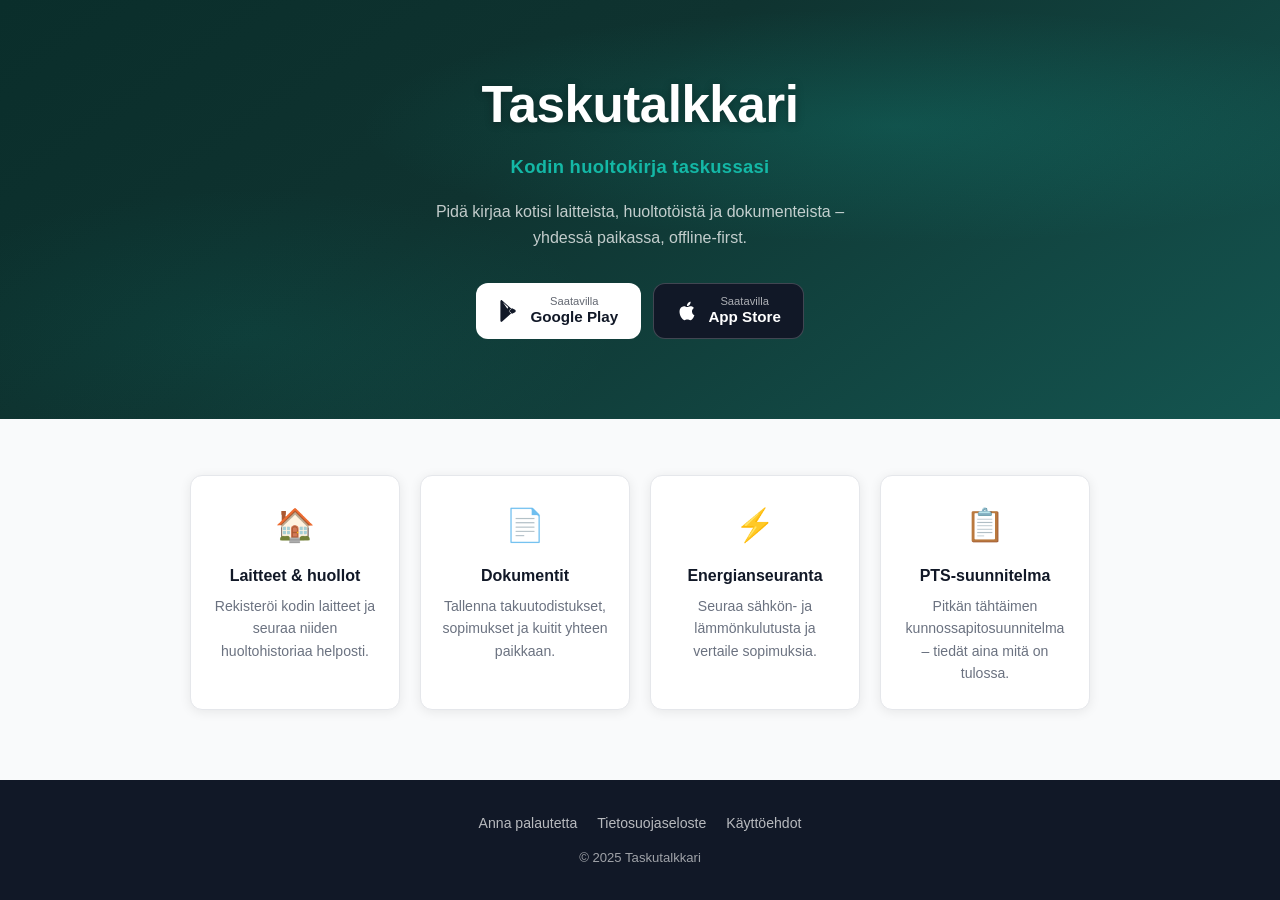
==== index.html @ b7b3e0cf "Initial website deploy" ====
<!DOCTYPE html>
<html lang="fi">
<head>
  <meta charset="UTF-8" />
  <meta name="viewport" content="width=device-width, initial-scale=1.0" />
  <title>Taskutalkkari – Kodin huoltokirja</title>
  <link rel="stylesheet" href="style.css" />
</head>
<body>
  <header class="hero">
    <div class="hero-inner">
      <h1 class="app-name">Taskutalkkari</h1>
      <p class="app-tagline">Kodin huoltokirja taskussasi</p>
      <p class="app-desc">
        Pidä kirjaa kotisi laitteista, huoltotöistä ja dokumenteista –
        yhdessä paikassa, offline-first.
      </p>
      <div class="store-buttons">
        <a href="#" class="store-btn store-btn--google" aria-label="Lataa Google Playsta">
          <svg viewBox="0 0 24 24" fill="currentColor" class="store-icon"><path d="M3.18 23.76c.34.2.74.2 1.08.01L17.5 12 4.26.23C3.92.04 3.52.04 3.18.24 2.83.44 2.62.82 2.62 1.23v21.54c0 .41.21.79.56.99zM18.62 10.77l-3.24-1.87-3.14 3.1 3.14 3.1 3.24-1.87c.93-.54.93-1.92 0-2.46zM5.32 2.51l10.68 9.49-2.37 2.34L5.32 2.51zM5.32 21.49l8.31-11.83-2.37-2.34L5.32 21.49z"/></svg>
          <span>
            <small>Saatavilla</small>
            Google Play
          </span>
        </a>
        <a href="#" class="store-btn store-btn--apple" aria-label="Lataa App Storesta">
          <svg viewBox="0 0 24 24" fill="currentColor" class="store-icon"><path d="M18.71 19.5c-.83 1.24-1.71 2.45-3.05 2.47-1.34.03-1.77-.79-3.29-.79-1.53 0-2 .77-3.27.82-1.31.05-2.3-1.32-3.14-2.53C4.25 17 2.94 12.45 4.7 9.39c.87-1.52 2.43-2.48 4.12-2.51 1.28-.02 2.5.87 3.29.87.78 0 2.26-1.07 3.8-.91.65.03 2.47.26 3.64 1.98-.09.06-2.17 1.28-2.15 3.81.03 3.02 2.65 4.03 2.68 4.04-.03.07-.42 1.44-1.38 2.83M13 3.5c.73-.83 1.94-1.46 2.94-1.5.13 1.17-.34 2.35-1.04 3.19-.69.85-1.83 1.51-2.95 1.42-.15-1.15.41-2.35 1.05-3.11z"/></svg>
          <span>
            <small>Saatavilla</small>
            App Store
          </span>
        </a>
      </div>
    </div>
  </header>

  <section class="features">
    <div class="features-inner">
      <div class="feature-card">
        <div class="feature-icon">🏠</div>
        <h3>Laitteet & huollot</h3>
        <p>Rekisteröi kodin laitteet ja seuraa niiden huoltohistoriaa helposti.</p>
      </div>
      <div class="feature-card">
        <div class="feature-icon">📄</div>
        <h3>Dokumentit</h3>
        <p>Tallenna takuutodistukset, sopimukset ja kuitit yhteen paikkaan.</p>
      </div>
      <div class="feature-card">
        <div class="feature-icon">⚡</div>
        <h3>Energianseuranta</h3>
        <p>Seuraa sähkön- ja lämmönkulutusta ja vertaile sopimuksia.</p>
      </div>
      <div class="feature-card">
        <div class="feature-icon">📋</div>
        <h3>PTS-suunnitelma</h3>
        <p>Pitkän tähtäimen kunnossapitosuunnitelma – tiedät aina mitä on tulossa.</p>
      </div>
    </div>
  </section>

  <footer class="site-footer">
    <nav class="footer-links">
      <a href="palaute.html">Anna palautetta</a>
      <a href="tietosuoja.html">Tietosuojaseloste</a>
      <a href="kayttoehdot.html">Käyttöehdot</a>
    </nav>
    <p class="footer-copy">&copy; 2025 Taskutalkkari</p>
  </footer>
</body>
</html>
---- style.css ----
/* ========================================
   Taskutalkkari – Website Styles
   Accent: teal (#0D9488 / #14B8A6)
   ======================================== */

*, *::before, *::after {
  box-sizing: border-box;
  margin: 0;
  padding: 0;
}

:root {
  --accent:        #0D9488;
  --accent-light:  #14B8A6;
  --accent-bg:     rgba(20, 184, 166, 0.10);
  --bg:            #F9FAFB;
  --card:          #FFFFFF;
  --border:        #E5E7EB;
  --text-primary:  #111827;
  --text-secondary:#6B7280;
  --text-muted:    #9CA3AF;
  --hero-dark:     #0F3330;
  --radius:        12px;
  --shadow:        0 2px 12px rgba(0,0,0,0.08);
}

html { scroll-behavior: smooth; }

body {
  font-family: -apple-system, BlinkMacSystemFont, 'Segoe UI', Roboto, Helvetica, Arial, sans-serif;
  background: var(--bg);
  color: var(--text-primary);
  line-height: 1.6;
  min-height: 100vh;
  display: flex;
  flex-direction: column;
}

/* ── HERO ──────────────────────────────── */

.hero {
  background: linear-gradient(145deg, #0a2e2b 0%, #0F3330 40%, #145550 100%);
  color: #fff;
  padding: 4rem 1.5rem 5rem;
  text-align: center;
  position: relative;
  overflow: hidden;
}

.hero::before {
  content: '';
  position: absolute;
  inset: 0;
  background:
    radial-gradient(ellipse 60% 40% at 70% 30%, rgba(20,184,166,0.18) 0%, transparent 70%),
    radial-gradient(ellipse 40% 50% at 20% 80%, rgba(13,148,136,0.12) 0%, transparent 70%);
  pointer-events: none;
}

.hero-inner {
  position: relative;
  max-width: 560px;
  margin: 0 auto;
}

.app-icon {
  width: 120px;
  height: 120px;
  border-radius: 24px;
  box-shadow: 0 8px 32px rgba(0,0,0,0.4);
  margin-bottom: 1.5rem;
}

.app-name {
  font-size: clamp(2.2rem, 6vw, 3.2rem);
  font-weight: 800;
  letter-spacing: -0.5px;
  color: #fff;
  text-shadow: 0 2px 8px rgba(0,0,0,0.3);
}

.app-tagline {
  font-size: 1.15rem;
  color: var(--accent-light);
  font-weight: 600;
  margin-top: 0.4rem;
  letter-spacing: 0.3px;
}

.app-desc {
  margin-top: 1.1rem;
  font-size: 1rem;
  color: rgba(255,255,255,0.75);
  max-width: 420px;
  margin-left: auto;
  margin-right: auto;
}

/* ── STORE BUTTONS ─────────────────────── */

.store-buttons {
  display: flex;
  flex-wrap: wrap;
  justify-content: center;
  gap: 0.75rem;
  margin-top: 2rem;
}

.store-btn {
  display: inline-flex;
  align-items: center;
  gap: 0.65rem;
  padding: 0.7rem 1.4rem;
  border-radius: var(--radius);
  text-decoration: none;
  font-weight: 600;
  font-size: 0.95rem;
  transition: transform 0.15s, box-shadow 0.15s, opacity 0.15s;
}

.store-btn:hover {
  transform: translateY(-2px);
  box-shadow: 0 6px 20px rgba(0,0,0,0.25);
}

.store-btn--google {
  background: #fff;
  color: #111827;
}

.store-btn--apple {
  background: #111827;
  color: #fff;
  border: 1px solid rgba(255,255,255,0.2);
}

.store-icon {
  width: 22px;
  height: 22px;
  flex-shrink: 0;
}

.store-btn span {
  display: flex;
  flex-direction: column;
  line-height: 1.2;
}

.store-btn small {
  font-size: 0.7rem;
  font-weight: 400;
  opacity: 0.65;
}

/* ── FEATURES ──────────────────────────── */

.features {
  padding: 3.5rem 1.5rem;
  background: var(--bg);
}

.features-inner {
  max-width: 900px;
  margin: 0 auto;
  display: grid;
  grid-template-columns: repeat(auto-fit, minmax(190px, 1fr));
  gap: 1.25rem;
}

.feature-card {
  background: var(--card);
  border: 1px solid var(--border);
  border-radius: var(--radius);
  padding: 1.5rem 1.25rem;
  box-shadow: var(--shadow);
  text-align: center;
}

.feature-icon {
  font-size: 2rem;
  margin-bottom: 0.75rem;
}

.feature-card h3 {
  font-size: 1rem;
  font-weight: 700;
  margin-bottom: 0.4rem;
  color: var(--text-primary);
}

.feature-card p {
  font-size: 0.88rem;
  color: var(--text-secondary);
}

/* ── PAGE HEADER (inner pages) ─────────── */

.page-header {
  background: linear-gradient(145deg, #0a2e2b 0%, #0F3330 100%);
  color: #fff;
  padding: 2.5rem 1.5rem 2rem;
  text-align: center;
}

.back-link {
  display: inline-block;
  margin-bottom: 1rem;
  color: var(--accent-light);
  text-decoration: none;
  font-size: 0.9rem;
  font-weight: 500;
}

.back-link:hover { text-decoration: underline; }

.page-header h1 {
  font-size: clamp(1.6rem, 5vw, 2.2rem);
  font-weight: 800;
}

.page-header p {
  margin-top: 0.4rem;
  color: rgba(255,255,255,0.7);
  font-size: 0.95rem;
}

/* ── PAGE MAIN ─────────────────────────── */

.page-main {
  flex: 1;
  max-width: 680px;
  width: 100%;
  margin: 2.5rem auto;
  padding: 0 1.25rem;
}

/* ── FEEDBACK FORM ─────────────────────── */

.feedback-form {
  background: var(--card);
  border: 1px solid var(--border);
  border-radius: var(--radius);
  padding: 2rem;
  box-shadow: var(--shadow);
}

.form-group {
  display: flex;
  flex-direction: column;
  gap: 0.4rem;
  margin-bottom: 1.25rem;
}

.form-group label {
  font-size: 0.9rem;
  font-weight: 600;
  color: var(--text-primary);
}

.optional { font-weight: 400; color: var(--text-muted); }
.required { color: #DC2626; }

.form-group input,
.form-group select,
.form-group textarea {
  padding: 0.65rem 0.9rem;
  border: 1px solid var(--border);
  border-radius: 8px;
  font-size: 1rem;
  font-family: inherit;
  color: var(--text-primary);
  background: var(--bg);
  transition: border-color 0.15s, box-shadow 0.15s;
  outline: none;
}

.form-group input:focus,
.form-group select:focus,
.form-group textarea:focus {
  border-color: var(--accent);
  box-shadow: 0 0 0 3px rgba(13,148,136,0.15);
}

.form-group textarea { resize: vertical; min-height: 120px; }

.submit-btn {
  display: block;
  width: 100%;
  padding: 0.85rem;
  background: var(--accent);
  color: #fff;
  font-size: 1rem;
  font-weight: 700;
  border: none;
  border-radius: 8px;
  cursor: pointer;
  transition: background 0.15s, transform 0.1s;
}

.submit-btn:hover {
  background: var(--accent-light);
  transform: translateY(-1px);
}

/* ── THANK YOU ─────────────────────────── */

.thank-you {
  display: flex;
  justify-content: center;
  align-items: center;
}

.thank-you-card {
  background: var(--card);
  border: 1px solid var(--border);
  border-radius: var(--radius);
  padding: 3rem 2rem;
  box-shadow: var(--shadow);
  text-align: center;
  max-width: 460px;
  width: 100%;
}

.thank-you-icon { font-size: 3rem; margin-bottom: 1rem; }
.thank-you-card h1 { font-size: 1.5rem; margin-bottom: 0.75rem; }
.thank-you-card p { color: var(--text-secondary); }

/* ── PROSE (legal pages) ───────────────── */

.prose {
  background: var(--card);
  border: 1px solid var(--border);
  border-radius: var(--radius);
  padding: 2rem 2rem 2.5rem;
  box-shadow: var(--shadow);
}

.prose h2 {
  font-size: 1.15rem;
  font-weight: 700;
  margin-top: 1.75rem;
  margin-bottom: 0.5rem;
  color: var(--text-primary);
  border-bottom: 1px solid var(--border);
  padding-bottom: 0.25rem;
}

.prose h3 {
  font-size: 1rem;
  font-weight: 600;
  margin-top: 1.1rem;
  margin-bottom: 0.35rem;
}

.prose p {
  color: var(--text-secondary);
  margin-bottom: 0.75rem;
  font-size: 0.95rem;
}

.prose ul {
  color: var(--text-secondary);
  font-size: 0.95rem;
  padding-left: 1.4rem;
  margin-bottom: 0.75rem;
}

.prose ul li { margin-bottom: 0.3rem; }

.prose a { color: var(--accent); text-decoration: underline; }
.prose a:hover { color: var(--accent-light); }

/* ── FOOTER ────────────────────────────── */

.site-footer {
  background: #111827;
  color: rgba(255,255,255,0.6);
  text-align: center;
  padding: 2rem 1.5rem;
  margin-top: auto;
}

.footer-links {
  display: flex;
  flex-wrap: wrap;
  justify-content: center;
  gap: 1.25rem;
  margin-bottom: 0.75rem;
}

.footer-links a {
  color: rgba(255,255,255,0.7);
  text-decoration: none;
  font-size: 0.88rem;
  font-weight: 500;
}

.footer-links a:hover { color: var(--accent-light); }

.footer-copy { font-size: 0.82rem; }

/* ── DATA TABLE ────────────────────────── */

.data-table {
  width: 100%;
  border-collapse: collapse;
  font-size: 0.88rem;
  margin: 1rem 0 1.25rem;
}

.data-table th,
.data-table td {
  text-align: left;
  padding: 0.6rem 0.75rem;
  border: 1px solid var(--border);
  vertical-align: top;
}

.data-table th {
  background: var(--bg);
  font-weight: 700;
  color: var(--text-primary);
  font-size: 0.82rem;
  text-transform: uppercase;
  letter-spacing: 0.4px;
}

.data-table td {
  color: var(--text-secondary);
}

.data-table tr:nth-child(even) td {
  background: #FAFAFA;
}

/* ── RESPONSIVE ────────────────────────── */

@media (max-width: 480px) {
  .feedback-form, .prose { padding: 1.25rem; }
  .store-buttons { flex-direction: column; align-items: center; }
  .store-btn { width: 200px; justify-content: center; }
}
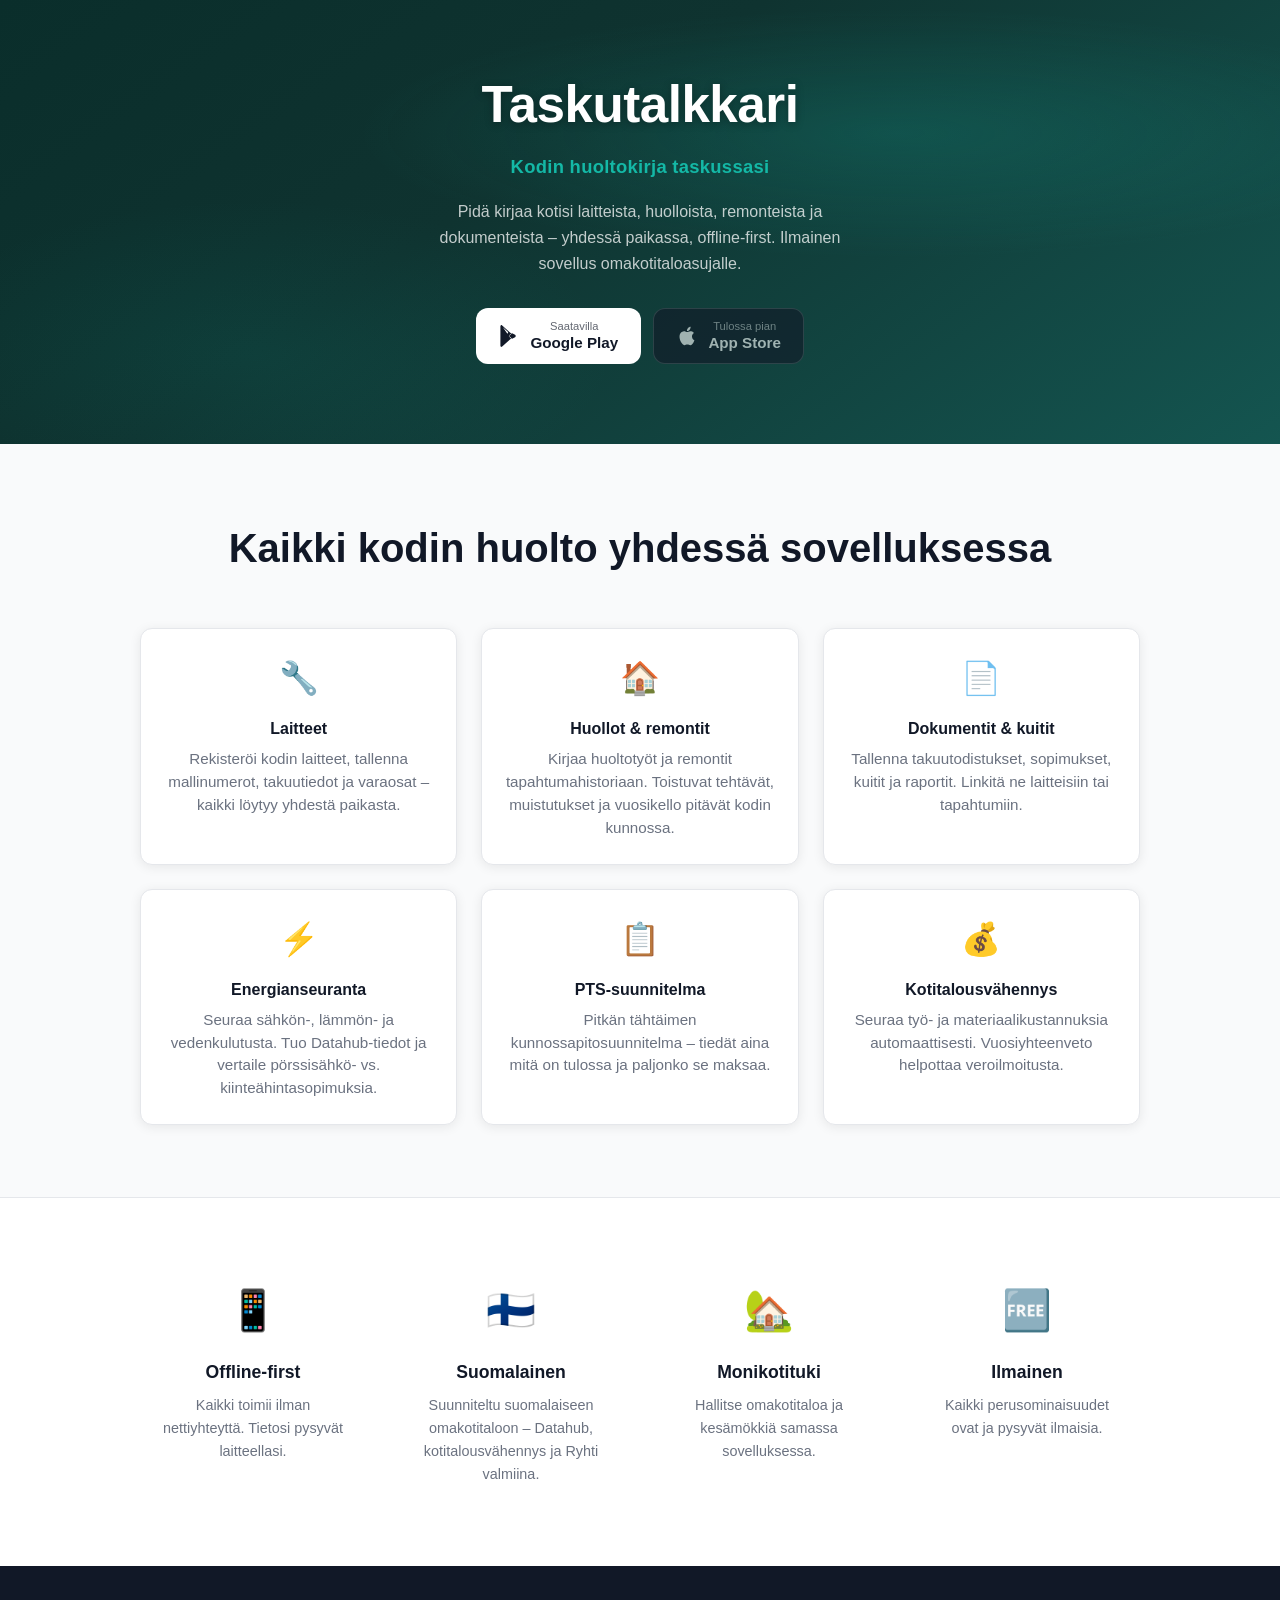
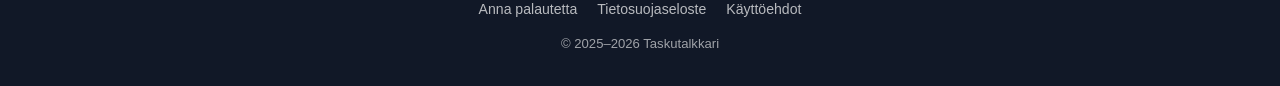
==== commit caca376c: "Update site content and styling: split features, add USPs, 'coming soon' App Store badge, new fonts " ====
--- a/index.html
+++ b/index.html
@@ -3,8 +3,12 @@
 <head>
   <meta charset="UTF-8" />
   <meta name="viewport" content="width=device-width, initial-scale=1.0" />
-  <title>Taskutalkkari – Kodin huoltokirja</title>
+  <title>Taskutalkkari – Kodin huoltokirja taskussasi</title>
+  <meta name="description" content="Taskutalkkari on ilmainen kodin huoltokirja omakotitaloasujalle. Pidä kirjaa laitteista, huolloista, remonteista, dokumenteista ja energiankulutuksesta – yhdessä paikassa, offline-first." />
   <link rel="stylesheet" href="style.css" />
+  <link rel="preconnect" href="https://fonts.googleapis.com" />
+  <link rel="preconnect" href="https://fonts.gstatic.com" crossorigin />
+  <link href="https://fonts.googleapis.com/css2?family=Inter:wght@400;500;600;700;800&display=swap" rel="stylesheet" />
 </head>
 <body>
   <header class="hero">
@@ -12,8 +16,8 @@
       <h1 class="app-name">Taskutalkkari</h1>
       <p class="app-tagline">Kodin huoltokirja taskussasi</p>
       <p class="app-desc">
-        Pidä kirjaa kotisi laitteista, huoltotöistä ja dokumenteista –
-        yhdessä paikassa, offline-first.
+        Pidä kirjaa kotisi laitteista, huolloista, remonteista ja dokumenteista –
+        yhdessä paikassa, offline-first. Ilmainen sovellus omakotitaloasujalle.
       </p>
       <div class="store-buttons">
         <a href="#" class="store-btn store-btn--google" aria-label="Lataa Google Playsta">
@@ -23,10 +27,10 @@
             Google Play
           </span>
         </a>
-        <a href="#" class="store-btn store-btn--apple" aria-label="Lataa App Storesta">
+        <a href="#" class="store-btn store-btn--apple store-btn--coming-soon" aria-label="Tulossa App Storeen">
           <svg viewBox="0 0 24 24" fill="currentColor" class="store-icon"><path d="M18.71 19.5c-.83 1.24-1.71 2.45-3.05 2.47-1.34.03-1.77-.79-3.29-.79-1.53 0-2 .77-3.27.82-1.31.05-2.3-1.32-3.14-2.53C4.25 17 2.94 12.45 4.7 9.39c.87-1.52 2.43-2.48 4.12-2.51 1.28-.02 2.5.87 3.29.87.78 0 2.26-1.07 3.8-.91.65.03 2.47.26 3.64 1.98-.09.06-2.17 1.28-2.15 3.81.03 3.02 2.65 4.03 2.68 4.04-.03.07-.42 1.44-1.38 2.83M13 3.5c.73-.83 1.94-1.46 2.94-1.5.13 1.17-.34 2.35-1.04 3.19-.69.85-1.83 1.51-2.95 1.42-.15-1.15.41-2.35 1.05-3.11z"/></svg>
           <span>
-            <small>Saatavilla</small>
+            <small>Tulossa pian</small>
             App Store
           </span>
         </a>
@@ -35,26 +39,62 @@
   </header>
 
   <section class="features">
+    <h2 class="features-title">Kaikki kodin huolto yhdessä sovelluksessa</h2>
     <div class="features-inner">
       <div class="feature-card">
+        <div class="feature-icon">🔧</div>
+        <h3>Laitteet</h3>
+        <p>Rekisteröi kodin laitteet, tallenna mallinumerot, takuutiedot ja varaosat – kaikki löytyy yhdestä paikasta.</p>
+      </div>
+      <div class="feature-card">
         <div class="feature-icon">🏠</div>
-        <h3>Laitteet & huollot</h3>
-        <p>Rekisteröi kodin laitteet ja seuraa niiden huoltohistoriaa helposti.</p>
+        <h3>Huollot &amp; remontit</h3>
+        <p>Kirjaa huoltotyöt ja remontit tapahtumahistoriaan. Toistuvat tehtävät, muistutukset ja vuosikello pitävät kodin kunnossa.</p>
       </div>
       <div class="feature-card">
         <div class="feature-icon">📄</div>
-        <h3>Dokumentit</h3>
-        <p>Tallenna takuutodistukset, sopimukset ja kuitit yhteen paikkaan.</p>
+        <h3>Dokumentit &amp; kuitit</h3>
+        <p>Tallenna takuutodistukset, sopimukset, kuitit ja raportit. Linkitä ne laitteisiin tai tapahtumiin.</p>
       </div>
       <div class="feature-card">
         <div class="feature-icon">⚡</div>
         <h3>Energianseuranta</h3>
-        <p>Seuraa sähkön- ja lämmönkulutusta ja vertaile sopimuksia.</p>
+        <p>Seuraa sähkön-, lämmön- ja vedenkulutusta. Tuo Datahub-tiedot ja vertaile pörssisähkö- vs. kiinteähintasopimuksia.</p>
       </div>
       <div class="feature-card">
         <div class="feature-icon">📋</div>
         <h3>PTS-suunnitelma</h3>
-        <p>Pitkän tähtäimen kunnossapitosuunnitelma – tiedät aina mitä on tulossa.</p>
+        <p>Pitkän tähtäimen kunnossapitosuunnitelma – tiedät aina mitä on tulossa ja paljonko se maksaa.</p>
+      </div>
+      <div class="feature-card">
+        <div class="feature-icon">💰</div>
+        <h3>Kotitalousvähennys</h3>
+        <p>Seuraa työ- ja materiaalikustannuksia automaattisesti. Vuosiyhteenveto helpottaa veroilmoitusta.</p>
+      </div>
+    </div>
+  </section>
+
+  <section class="usp-section">
+    <div class="usp-inner">
+      <div class="usp-card">
+        <div class="usp-icon">📱</div>
+        <h3>Offline-first</h3>
+        <p>Kaikki toimii ilman nettiyhteyttä. Tietosi pysyvät laitteellasi.</p>
+      </div>
+      <div class="usp-card">
+        <div class="usp-icon">🇫🇮</div>
+        <h3>Suomalainen</h3>
+        <p>Suunniteltu suomalaiseen omakotitaloon – Datahub, kotitalousvähennys ja Ryhti valmiina.</p>
+      </div>
+      <div class="usp-card">
+        <div class="usp-icon">🏡</div>
+        <h3>Monikotituki</h3>
+        <p>Hallitse omakotitaloa ja kesämökkiä samassa sovelluksessa.</p>
+      </div>
+      <div class="usp-card">
+        <div class="usp-icon">🆓</div>
+        <h3>Ilmainen</h3>
+        <p>Kaikki perusominaisuudet ovat ja pysyvät ilmaisia.</p>
       </div>
     </div>
   </section>
@@ -65,7 +105,7 @@
       <a href="tietosuoja.html">Tietosuojaseloste</a>
       <a href="kayttoehdot.html">Käyttöehdot</a>
     </nav>
-    <p class="footer-copy">&copy; 2025 Taskutalkkari</p>
+    <p class="footer-copy">&copy; 2025–2026 Taskutalkkari</p>
   </footer>
 </body>
 </html>
--- a/style.css
+++ b/style.css
@@ -134,6 +134,12 @@
   border: 1px solid rgba(255,255,255,0.2);
 }
 
+.store-btn--coming-soon {
+  opacity: 0.6;
+  cursor: not-allowed;
+  pointer-events: none;
+}
+
 .store-icon {
   width: 22px;
   height: 22px;
@@ -155,16 +161,24 @@
 /* ── FEATURES ──────────────────────────── */
 
 .features {
-  padding: 3.5rem 1.5rem;
+  padding: 4.5rem 1.5rem;
   background: var(--bg);
 }
 
+.features-title {
+  text-align: center;
+  font-size: clamp(1.8rem, 4vw, 2.5rem);
+  font-weight: 800;
+  margin-bottom: 3rem;
+  color: var(--text-primary);
+}
+
 .features-inner {
-  max-width: 900px;
+  max-width: 1000px;
   margin: 0 auto;
   display: grid;
-  grid-template-columns: repeat(auto-fit, minmax(190px, 1fr));
-  gap: 1.25rem;
+  grid-template-columns: repeat(auto-fit, minmax(280px, 1fr));
+  gap: 1.5rem;
 }
 
 .feature-card {
@@ -189,7 +203,46 @@
 }
 
 .feature-card p {
-  font-size: 0.88rem;
+  font-size: 0.95rem;
+  color: var(--text-secondary);
+  line-height: 1.5;
+}
+
+/* ── USP SECTION ───────────────────────── */
+
+.usp-section {
+  padding: 4rem 1.5rem;
+  background: #fff;
+  border-top: 1px solid var(--border);
+}
+
+.usp-inner {
+  max-width: 1000px;
+  margin: 0 auto;
+  display: grid;
+  grid-template-columns: repeat(auto-fit, minmax(220px, 1fr));
+  gap: 2rem;
+  text-align: center;
+}
+
+.usp-card {
+  padding: 1rem;
+}
+
+.usp-icon {
+  font-size: 2.5rem;
+  margin-bottom: 1rem;
+}
+
+.usp-card h3 {
+  font-size: 1.1rem;
+  font-weight: 700;
+  margin-bottom: 0.5rem;
+  color: var(--text-primary);
+}
+
+.usp-card p {
+  font-size: 0.9rem;
   color: var(--text-secondary);
 }
 
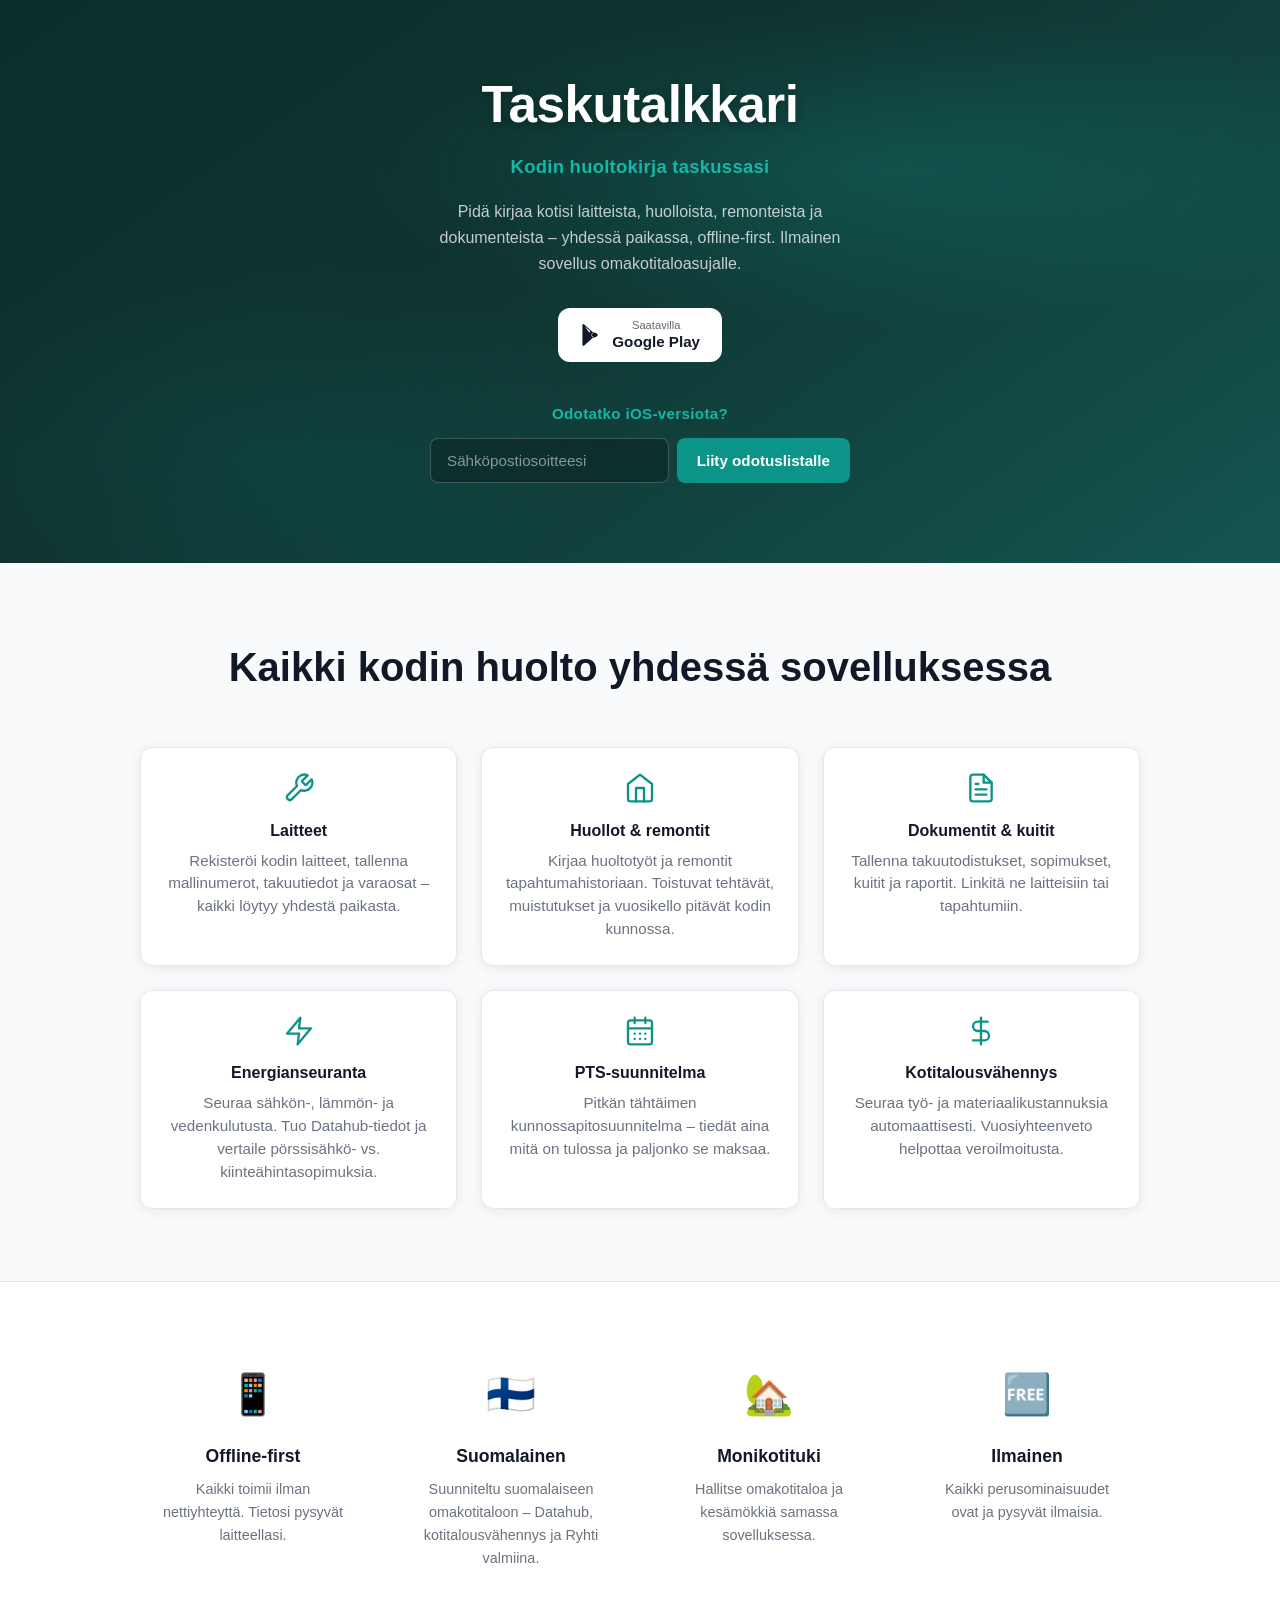
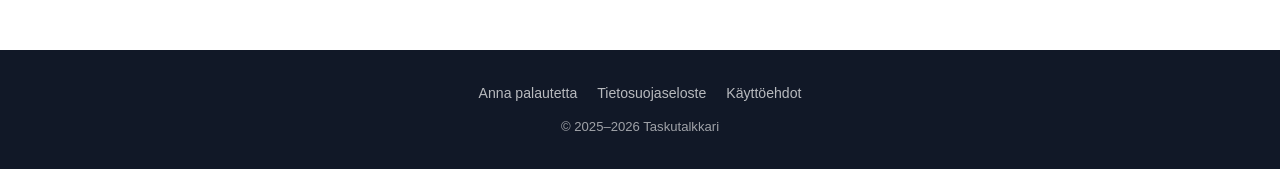
==== commit c4d74d79: "feat: Ulkoasu- ja konversiopäivitykset" ====
--- a/index.html
+++ b/index.html
@@ -5,6 +5,15 @@
   <meta name="viewport" content="width=device-width, initial-scale=1.0" />
   <title>Taskutalkkari – Kodin huoltokirja taskussasi</title>
   <meta name="description" content="Taskutalkkari on ilmainen kodin huoltokirja omakotitaloasujalle. Pidä kirjaa laitteista, huolloista, remonteista, dokumenteista ja energiankulutuksesta – yhdessä paikassa, offline-first." />
+  
+  <!-- Open Graph Meta Tags -->
+  <meta property="og:title" content="Taskutalkkari – Kodin huoltokirja taskussasi" />
+  <meta property="og:description" content="Taskutalkkari on ilmainen kodin huoltokirja omakotitaloasujalle. Pidä kirjaa laitteista, huolloista, remonteista, dokumenteista ja energiankulutuksesta – yhdessä paikassa, offline-first." />
+  <meta property="og:type" content="website" />
+  <meta property="og:url" content="https://taskutalkkari.fi/" />
+  <meta property="og:image" content="https://taskutalkkari.fi/og-image.png" />
+  
+  <link rel="icon" href="favicon.ico" type="image/x-icon" />
   <link rel="stylesheet" href="style.css" />
   <link rel="preconnect" href="https://fonts.googleapis.com" />
   <link rel="preconnect" href="https://fonts.gstatic.com" crossorigin />
@@ -27,13 +36,21 @@
             Google Play
           </span>
         </a>
-        <a href="#" class="store-btn store-btn--apple store-btn--coming-soon" aria-label="Tulossa App Storeen">
-          <svg viewBox="0 0 24 24" fill="currentColor" class="store-icon"><path d="M18.71 19.5c-.83 1.24-1.71 2.45-3.05 2.47-1.34.03-1.77-.79-3.29-.79-1.53 0-2 .77-3.27.82-1.31.05-2.3-1.32-3.14-2.53C4.25 17 2.94 12.45 4.7 9.39c.87-1.52 2.43-2.48 4.12-2.51 1.28-.02 2.5.87 3.29.87.78 0 2.26-1.07 3.8-.91.65.03 2.47.26 3.64 1.98-.09.06-2.17 1.28-2.15 3.81.03 3.02 2.65 4.03 2.68 4.04-.03.07-.42 1.44-1.38 2.83M13 3.5c.73-.83 1.94-1.46 2.94-1.5.13 1.17-.34 2.35-1.04 3.19-.69.85-1.83 1.51-2.95 1.42-.15-1.15.41-2.35 1.05-3.11z"/></svg>
-          <span>
-            <small>Tulossa pian</small>
-            App Store
-          </span>
-        </a>
+      </div>
+
+      <div class="waitlist-container">
+        <p class="waitlist-title">Odotatko iOS-versiota?</p>
+        <form class="waitlist-form" action="https://api.web3forms.com/submit" method="POST">
+          <input type="hidden" name="access_key" value="SINUN-AVAIMESI" />
+          <input type="hidden" name="subject" value="Uusi tilaaja iOS-odotuslistalle!" />
+          <input type="hidden" name="redirect" value="https://taskutalkkari.fi/kiitos.html" />
+          <input type="checkbox" name="botcheck" style="display:none" />
+          
+          <div class="waitlist-input-group">
+            <input type="email" name="email" class="waitlist-input" placeholder="Sähköpostiosoitteesi" required />
+            <button type="submit" class="waitlist-btn">Liity odotuslistalle</button>
+          </div>
+        </form>
       </div>
     </div>
   </header>
@@ -41,33 +58,33 @@
   <section class="features">
     <h2 class="features-title">Kaikki kodin huolto yhdessä sovelluksessa</h2>
     <div class="features-inner">
-      <div class="feature-card">
-        <div class="feature-icon">🔧</div>
+      <div class="feature-card" style="animation-delay: 0.1s;">
+        <div class="feature-icon"><svg xmlns="http://www.w3.org/2000/svg" width="32" height="32" viewBox="0 0 24 24" fill="none" stroke="currentColor" stroke-width="2" stroke-linecap="round" stroke-linejoin="round"><path d="M14.7 6.3a1 1 0 0 0 0 1.4l1.6 1.6a1 1 0 0 0 1.4 0l3.77-3.77a6 6 0 0 1-7.94 7.94l-6.91 6.91a2.12 2.12 0 0 1-3-3l6.91-6.91a6 6 0 0 1 7.94-7.94l-3.76 3.76z"/></svg></div>
         <h3>Laitteet</h3>
         <p>Rekisteröi kodin laitteet, tallenna mallinumerot, takuutiedot ja varaosat – kaikki löytyy yhdestä paikasta.</p>
       </div>
-      <div class="feature-card">
-        <div class="feature-icon">🏠</div>
+      <div class="feature-card" style="animation-delay: 0.2s;">
+        <div class="feature-icon"><svg xmlns="http://www.w3.org/2000/svg" width="32" height="32" viewBox="0 0 24 24" fill="none" stroke="currentColor" stroke-width="2" stroke-linecap="round" stroke-linejoin="round"><path d="m3 9 9-7 9 7v11a2 2 0 0 1-2 2H5a2 2 0 0 1-2-2z"/><polyline points="9 22 9 12 15 12 15 22"/></svg></div>
         <h3>Huollot &amp; remontit</h3>
         <p>Kirjaa huoltotyöt ja remontit tapahtumahistoriaan. Toistuvat tehtävät, muistutukset ja vuosikello pitävät kodin kunnossa.</p>
       </div>
-      <div class="feature-card">
-        <div class="feature-icon">📄</div>
+      <div class="feature-card" style="animation-delay: 0.3s;">
+        <div class="feature-icon"><svg xmlns="http://www.w3.org/2000/svg" width="32" height="32" viewBox="0 0 24 24" fill="none" stroke="currentColor" stroke-width="2" stroke-linecap="round" stroke-linejoin="round"><path d="M14 2H6a2 2 0 0 0-2 2v16a2 2 0 0 0 2 2h12a2 2 0 0 0 2-2V8z"/><polyline points="14 2 14 8 20 8"/><line x1="16" y1="13" x2="8" y2="13"/><line x1="16" y1="17" x2="8" y2="17"/><polyline points="10 9 9 9 8 9"/></svg></div>
         <h3>Dokumentit &amp; kuitit</h3>
         <p>Tallenna takuutodistukset, sopimukset, kuitit ja raportit. Linkitä ne laitteisiin tai tapahtumiin.</p>
       </div>
-      <div class="feature-card">
-        <div class="feature-icon">⚡</div>
+      <div class="feature-card" style="animation-delay: 0.4s;">
+        <div class="feature-icon"><svg xmlns="http://www.w3.org/2000/svg" width="32" height="32" viewBox="0 0 24 24" fill="none" stroke="currentColor" stroke-width="2" stroke-linecap="round" stroke-linejoin="round"><polygon points="13 2 3 14 12 14 11 22 21 10 12 10 13 2"/></svg></div>
         <h3>Energianseuranta</h3>
         <p>Seuraa sähkön-, lämmön- ja vedenkulutusta. Tuo Datahub-tiedot ja vertaile pörssisähkö- vs. kiinteähintasopimuksia.</p>
       </div>
-      <div class="feature-card">
-        <div class="feature-icon">📋</div>
+      <div class="feature-card" style="animation-delay: 0.5s;">
+        <div class="feature-icon"><svg xmlns="http://www.w3.org/2000/svg" width="32" height="32" viewBox="0 0 24 24" fill="none" stroke="currentColor" stroke-width="2" stroke-linecap="round" stroke-linejoin="round"><rect width="18" height="18" x="3" y="4" rx="2" ry="2"/><line x1="16" x2="16" y1="2" y2="6"/><line x1="8" x2="8" y1="2" y2="6"/><line x1="3" x2="21" y1="10" y2="10"/><path d="M8 14h.01"/><path d="M12 14h.01"/><path d="M16 14h.01"/><path d="M8 18h.01"/><path d="M12 18h.01"/><path d="M16 18h.01"/></svg></div>
         <h3>PTS-suunnitelma</h3>
         <p>Pitkän tähtäimen kunnossapitosuunnitelma – tiedät aina mitä on tulossa ja paljonko se maksaa.</p>
       </div>
-      <div class="feature-card">
-        <div class="feature-icon">💰</div>
+      <div class="feature-card" style="animation-delay: 0.6s;">
+        <div class="feature-icon"><svg xmlns="http://www.w3.org/2000/svg" width="32" height="32" viewBox="0 0 24 24" fill="none" stroke="currentColor" stroke-width="2" stroke-linecap="round" stroke-linejoin="round"><line x1="12" x2="12" y1="2" y2="22"/><path d="M17 5H9.5a3.5 3.5 0 0 0 0 7h5a3.5 3.5 0 0 1 0 7H6"/></svg></div>
         <h3>Kotitalousvähennys</h3>
         <p>Seuraa työ- ja materiaalikustannuksia automaattisesti. Vuosiyhteenveto helpottaa veroilmoitusta.</p>
       </div>
--- a/style.css
+++ b/style.css
@@ -158,6 +158,80 @@
   opacity: 0.65;
 }
 
+/* ── WAITLIST FORM ─────────────────────── */
+
+.waitlist-container {
+  margin-top: 2.5rem;
+  text-align: center;
+}
+
+.waitlist-title {
+  font-size: 0.95rem;
+  color: var(--accent-light);
+  margin-bottom: 0.75rem;
+  font-weight: 600;
+  letter-spacing: 0.3px;
+}
+
+.waitlist-form {
+  max-width: 420px;
+  margin: 0 auto;
+}
+
+.waitlist-input-group {
+  display: flex;
+  gap: 0.5rem;
+  justify-content: center;
+  align-items: stretch;
+}
+
+.waitlist-input {
+  flex: 1;
+  padding: 0.8rem 1rem;
+  border: 1px solid rgba(255, 255, 255, 0.2);
+  border-radius: 8px;
+  background: rgba(0, 0, 0, 0.25);
+  color: #fff;
+  font-size: 0.95rem;
+  outline: none;
+  transition: border-color 0.15s, background 0.15s;
+}
+
+.waitlist-input::placeholder {
+  color: rgba(255, 255, 255, 0.5);
+}
+
+.waitlist-input:focus {
+  border-color: var(--accent-light);
+  background: rgba(0, 0, 0, 0.4);
+}
+
+.waitlist-btn {
+  padding: 0.8rem 1.25rem;
+  background: var(--accent);
+  color: #fff;
+  border: none;
+  border-radius: 8px;
+  font-weight: 600;
+  font-size: 0.95rem;
+  cursor: pointer;
+  transition: background 0.15s, transform 0.1s;
+}
+
+.waitlist-btn:hover {
+  background: var(--accent-light);
+  transform: translateY(-1px);
+}
+
+@media (max-width: 480px) {
+  .waitlist-input-group {
+    flex-direction: column;
+  }
+  .waitlist-btn {
+    width: 100%;
+  }
+}
+
 /* ── FEATURES ──────────────────────────── */
 
 .features {
@@ -188,11 +262,38 @@
   padding: 1.5rem 1.25rem;
   box-shadow: var(--shadow);
   text-align: center;
+  transition: transform 0.25s ease, box-shadow 0.25s ease;
+  animation: fadeInUp 0.6s cubic-bezier(0.16, 1, 0.3, 1) both;
+}
+
+.feature-card:hover {
+  transform: translateY(-5px);
+  box-shadow: 0 12px 24px rgba(0,0,0,0.1);
+}
+
+@keyframes fadeInUp {
+  from {
+    opacity: 0;
+    transform: translateY(20px);
+  }
+  to {
+    opacity: 1;
+    transform: translateY(0);
+  }
 }
 
 .feature-icon {
-  font-size: 2rem;
-  margin-bottom: 0.75rem;
+  margin-bottom: 0.85rem;
+  color: var(--accent);
+  display: flex;
+  justify-content: center;
+  align-items: center;
+}
+
+.feature-icon svg {
+  width: 32px;
+  height: 32px;
+  stroke-width: 1.75;
 }
 
 .feature-card h3 {
